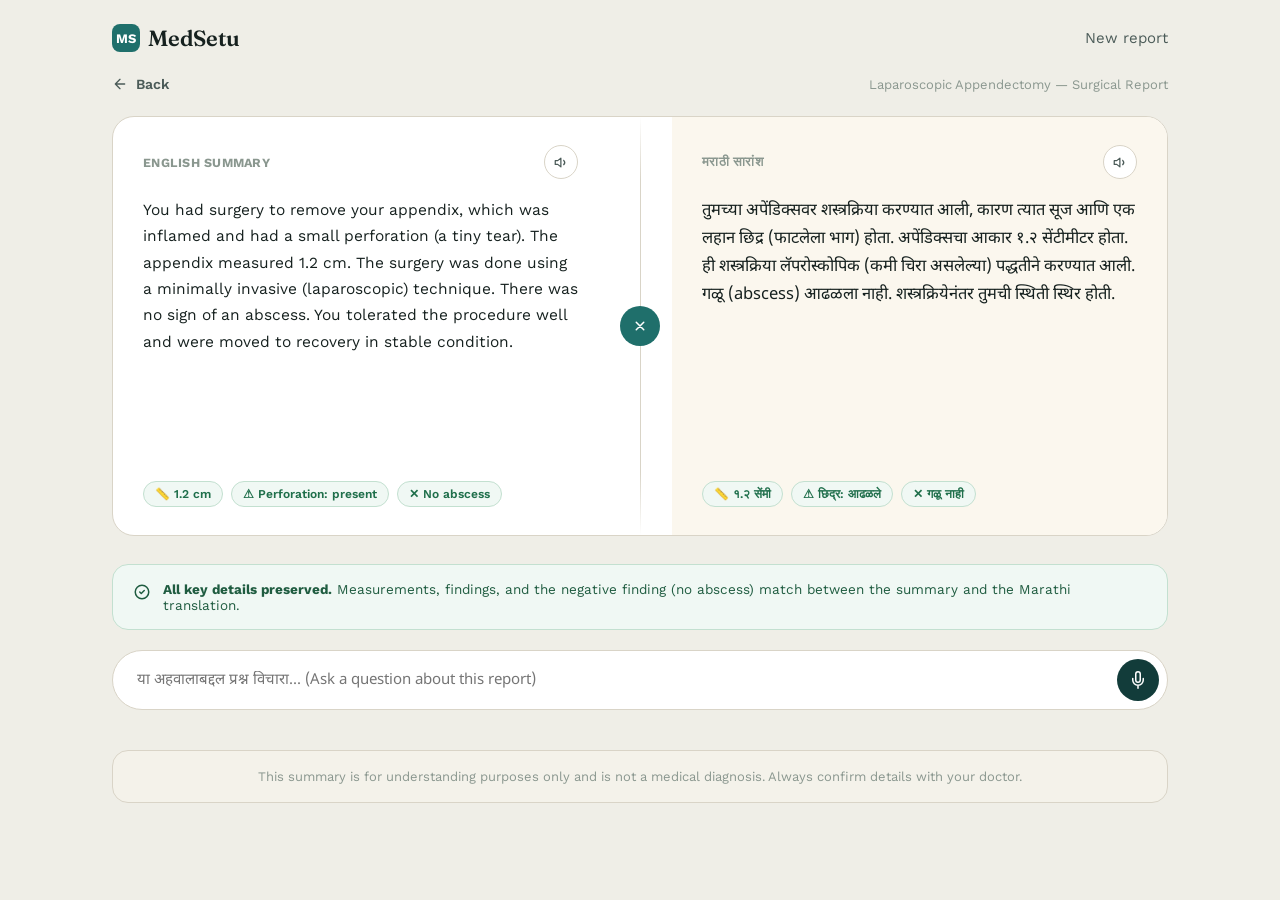
==== frontend/report.html @ e9345171 "updated structure of the project" ====
<!DOCTYPE html>
<html lang="en">
<head>
<meta charset="UTF-8">
<meta name="viewport" content="width=device-width, initial-scale=1.0">
<title>Your report, explained — MedSetu</title>
<link rel="stylesheet" href="css/style.css">
</head>
<body>

<div class="page" style="background: var(--bg-light);">
  <div class="container">
    <nav class="nav">
      <a href="index.html" class="nav-logo"><span class="mark">MS</span> MedSetu</a>
      <div class="nav-links">
        <a href="upload.html">New report</a>
      </div>
    </nav>

    <div class="report-toolbar">
      <a href="upload.html" class="back-link">
        <svg width="16" height="16" viewBox="0 0 24 24" fill="none"><path d="M19 12H5M12 19l-7-7 7-7" stroke="currentColor" stroke-width="2" stroke-linecap="round" stroke-linejoin="round"/></svg>
        Back
      </a>
      <div style="font-size:13px; color:var(--ink-faint);">Laparoscopic Appendectomy — Surgical Report</div>
    </div>

    <div class="bridge-panel">
      <div class="lang-column">
        <div class="lang-header">
          <span class="lang-label">ENGLISH SUMMARY</span>
          <button class="icon-btn" id="playEn" title="Read aloud">
            <svg width="15" height="15" viewBox="0 0 24 24" fill="none"><path d="M11 5L6 9H2v6h4l5 4V5z" stroke="currentColor" stroke-width="2" stroke-linejoin="round"/><path d="M15.5 8.5a5 5 0 010 7" stroke="currentColor" stroke-width="2" stroke-linecap="round"/></svg>
          </button>
        </div>
        <div class="lang-text" id="englishSummary">
          You had surgery to remove your appendix, which was inflamed and had a small perforation (a tiny tear). The appendix measured 1.2 cm. The surgery was done using a minimally invasive (laparoscopic) technique. There was no sign of an abscess. You tolerated the procedure well and were moved to recovery in stable condition.
        </div>
        <div class="tag-row">
          <span class="tag tag-ok">📏 1.2 cm</span>
          <span class="tag tag-ok">⚠ Perforation: present</span>
          <span class="tag tag-ok">✕ No abscess</span>
        </div>
      </div>

      <div class="bridge-divider">
        <div class="bridge-node">
          <svg width="18" height="18" viewBox="0 0 24 24" fill="none"><path d="M7 7l10 10M7 17L17 7" stroke="white" stroke-width="2" stroke-linecap="round"/></svg>
        </div>
      </div>

      <div class="lang-column marathi">
        <div class="lang-header">
          <span class="lang-label">मराठी सारांश</span>
          <button class="icon-btn" id="playMr" title="मोठ्याने वाचा">
            <svg width="15" height="15" viewBox="0 0 24 24" fill="none"><path d="M11 5L6 9H2v6h4l5 4V5z" stroke="currentColor" stroke-width="2" stroke-linejoin="round"/><path d="M15.5 8.5a5 5 0 010 7" stroke="currentColor" stroke-width="2" stroke-linecap="round"/></svg>
          </button>
        </div>
        <div class="lang-text mr" id="marathiSummary">
          तुमच्या अपेंडिक्सवर शस्त्रक्रिया करण्यात आली, कारण त्यात सूज आणि एक लहान छिद्र (फाटलेला भाग) होता. अपेंडिक्सचा आकार १.२ सेंटीमीटर होता. ही शस्त्रक्रिया लॅपरोस्कोपिक (कमी चिरा असलेल्या) पद्धतीने करण्यात आली. गळू (abscess) आढळला नाही. शस्त्रक्रियेनंतर तुमची स्थिती स्थिर होती.
        </div>
        <div class="tag-row">
          <span class="tag tag-ok">📏 १.२ सेंमी</span>
          <span class="tag tag-ok">⚠ छिद्र: आढळले</span>
          <span class="tag tag-ok">✕ गळू नाही</span>
        </div>
      </div>
    </div>

    <div class="preservation-note">
      <svg width="18" height="18" viewBox="0 0 24 24" fill="none" style="flex-shrink:0; margin-top:2px;"><path d="M9 12l2 2 4-4" stroke="#1f5c40" stroke-width="2" stroke-linecap="round" stroke-linejoin="round"/><circle cx="12" cy="12" r="9" stroke="#1f5c40" stroke-width="2"/></svg>
      <div>
        <strong>All key details preserved.</strong> Measurements, findings, and the negative finding (no abscess) match between the summary and the Marathi translation.
      </div>
    </div>

    <div class="ask-bar">
      <input type="text" placeholder="या अहवालाबद्दल प्रश्न विचारा... (Ask a question about this report)">
      <button class="mic-btn" title="Ask by voice">
        <svg width="18" height="18" viewBox="0 0 24 24" fill="none"><path d="M12 1a3 3 0 00-3 3v8a3 3 0 006 0V4a3 3 0 00-3-3z" stroke="white" stroke-width="2"/><path d="M19 10v2a7 7 0 01-14 0v-2M12 19v4" stroke="white" stroke-width="2" stroke-linecap="round"/></svg>
      </button>
    </div>

    <div class="disclaimer-strip">
      This summary is for understanding purposes only and is not a medical diagnosis. Always confirm details with your doctor.
    </div>
  </div>
</div>

<script src="js/main.js"></script>
</body>
</html>
---- frontend/css/style.css ----
@import url('https://fonts.googleapis.com/css2?family=Fraunces:opsz,wght@9..144,400;9..144,500;9..144,600&family=Work+Sans:wght@400;500;600;700&family=Noto+Sans+Devanagari:wght@400;500;600&display=swap');

:root {
  --bg-dark: #10201f;
  --bg-dark-2: #16302e;
  --bg-light: #efeee7;
  --surface: #ffffff;
  --ink: #16211f;
  --ink-soft: #4b5b58;
  --ink-faint: #8a978f;
  --teal: #1f6f6b;
  --teal-deep: #123c3a;
  --marigold: #e8a33d;
  --marigold-soft: #f6d9a6;
  --border: #d9d4c7;
  --border-dark: #2a4442;

  --font-display: "Fraunces", serif;
  --font-body: "Work Sans", sans-serif;
  --font-mr: "Noto Sans Devanagari", sans-serif;

  --radius: 14px;
}

* { box-sizing: border-box; }

html, body {
  margin: 0;
  padding: 0;
  background: var(--bg-light);
  color: var(--ink);
  font-family: var(--font-body);
  -webkit-font-smoothing: antialiased;
}

a { color: inherit; text-decoration: none; }

.container {
  max-width: 1120px;
  margin: 0 auto;
  padding: 0 32px;
}

/* ---------- Nav ---------- */

.nav {
  display: flex;
  align-items: center;
  justify-content: space-between;
  padding: 24px 0;
}

.nav-logo {
  font-family: var(--font-display);
  font-size: 22px;
  font-weight: 600;
  letter-spacing: -0.01em;
  display: flex;
  align-items: center;
  gap: 8px;
}

.nav-logo .mark {
  width: 28px;
  height: 28px;
  border-radius: 8px;
  background: var(--teal);
  display: inline-flex;
  align-items: center;
  justify-content: center;
  color: white;
  font-size: 13px;
  font-family: var(--font-body);
  font-weight: 700;
}

.nav-links {
  display: flex;
  gap: 32px;
  font-size: 15px;
  color: var(--ink-soft);
}

.nav-links a:hover { color: var(--ink); }

.nav.on-dark .nav-links { color: rgba(255,255,255,0.65); }
.nav.on-dark .nav-links a:hover { color: #fff; }
.nav.on-dark .nav-logo { color: #fff; }

/* ---------- Buttons ---------- */

.btn {
  display: inline-flex;
  align-items: center;
  justify-content: center;
  gap: 8px;
  padding: 13px 26px;
  border-radius: 999px;
  font-family: var(--font-body);
  font-weight: 600;
  font-size: 15px;
  border: none;
  cursor: pointer;
  transition: transform 0.15s ease, opacity 0.15s ease;
}

.btn:active { transform: scale(0.97); }

.btn-primary {
  background: var(--marigold);
  color: #201302;
}
.btn-primary:hover { opacity: 0.92; }

.btn-outline {
  background: transparent;
  border: 1.5px solid rgba(255,255,255,0.3);
  color: #fff;
}
.btn-outline:hover { border-color: rgba(255,255,255,0.6); }

.btn-dark {
  background: var(--teal-deep);
  color: #fff;
}
.btn-dark:hover { background: var(--teal); }

.btn-ghost {
  background: transparent;
  color: var(--ink-soft);
  border: 1.5px solid var(--border);
}
.btn-ghost:hover { border-color: var(--ink-soft); color: var(--ink); }

/* ---------- Hero (landing page) ---------- */

.hero-section {
  background: radial-gradient(120% 140% at 15% 0%, var(--bg-dark-2) 0%, var(--bg-dark) 55%);
  color: #fff;
  min-height: 100vh;
  padding-bottom: 60px;
}

.hero-grid {
  display: grid;
  grid-template-columns: 1.05fr 0.95fr;
  gap: 48px;
  align-items: center;
  padding-top: 64px;
}

.eyebrow-tag {
  display: inline-flex;
  align-items: center;
  gap: 8px;
  font-size: 13px;
  color: var(--marigold-soft);
  background: rgba(232, 163, 61, 0.12);
  border: 1px solid rgba(232, 163, 61, 0.3);
  padding: 6px 14px;
  border-radius: 999px;
  margin-bottom: 24px;
}

.hero-headline {
  font-family: var(--font-display);
  font-size: 52px;
  line-height: 1.08;
  font-weight: 500;
  letter-spacing: -0.01em;
  margin: 0 0 20px;
}

.hero-headline .mr-word {
  font-family: var(--font-mr);
  font-style: normal;
}

.hero-sub {
  font-size: 17px;
  line-height: 1.6;
  color: rgba(255,255,255,0.65);
  max-width: 440px;
  margin-bottom: 36px;
}

.hero-actions {
  display: flex;
  gap: 14px;
}

/* Bridge illustration */

.bridge-art {
  position: relative;
  height: 420px;
  display: flex;
  align-items: center;
  justify-content: center;
}

.bridge-svg { width: 100%; height: auto; max-width: 460px; }

.hero-disclaimer {
  margin-top: 64px;
  padding-top: 24px;
  border-top: 1px solid rgba(255,255,255,0.12);
  font-size: 13px;
  color: rgba(255,255,255,0.4);
  max-width: 640px;
}

/* ---------- Light page shell (upload / report pages) ---------- */

.page {
  min-height: 100vh;
}

.page-header {
  padding: 8px 0 32px;
}

.page-title {
  font-family: var(--font-display);
  font-size: 34px;
  font-weight: 500;
  margin: 0 0 8px;
}

.page-sub {
  color: var(--ink-soft);
  font-size: 15px;
  max-width: 520px;
  line-height: 1.55;
}

/* ---------- Upload page ---------- */

.upload-panel {
  display: grid;
  grid-template-columns: 1.3fr 0.9fr;
  gap: 28px;
  margin-top: 8px;
}

.dropzone {
  background: var(--surface);
  border: 2px dashed var(--border);
  border-radius: 20px;
  padding: 56px 32px;
  text-align: center;
  cursor: pointer;
  transition: border-color 0.15s ease, background 0.15s ease;
}

.dropzone:hover, .dropzone.drag-over {
  border-color: var(--teal);
  background: #fbfaf6;
}

.dropzone-icon {
  width: 56px;
  height: 56px;
  border-radius: 16px;
  background: var(--teal);
  color: #fff;
  display: flex;
  align-items: center;
  justify-content: center;
  margin: 0 auto 20px;
}

.dropzone-title {
  font-size: 17px;
  font-weight: 600;
  margin-bottom: 6px;
}

.dropzone-hint {
  font-size: 14px;
  color: var(--ink-faint);
}

.dropzone input[type="file"] { display: none; }

.divider-or {
  display: flex;
  align-items: center;
  gap: 14px;
  margin: 22px 0;
  color: var(--ink-faint);
  font-size: 13px;
}
.divider-or::before, .divider-or::after {
  content: "";
  flex: 1;
  height: 1px;
  background: var(--border);
}

.paste-box textarea {
  width: 100%;
  min-height: 120px;
  border-radius: 14px;
  border: 1px solid var(--border);
  padding: 16px;
  font-family: var(--font-body);
  font-size: 14px;
  resize: vertical;
  background: var(--surface);
}

.paste-box textarea:focus {
  outline: none;
  border-color: var(--teal);
}

.side-card {
  background: var(--surface);
  border: 1px solid var(--border);
  border-radius: 20px;
  padding: 24px;
}

.side-card + .side-card { margin-top: 20px; }

.side-card h3 {
  font-size: 15px;
  margin: 0 0 6px;
}

.side-card p {
  font-size: 13.5px;
  color: var(--ink-soft);
  line-height: 1.5;
  margin: 0 0 14px;
}

.sample-link {
  font-size: 14px;
  font-weight: 600;
  color: var(--teal);
  display: inline-flex;
  align-items: center;
  gap: 6px;
}

.lang-note {
  display: flex;
  align-items: center;
  gap: 10px;
  font-size: 13.5px;
  color: var(--ink-soft);
}

.lang-note .chip {
  font-size: 12px;
  background: var(--marigold-soft);
  color: #6a4308;
  padding: 4px 10px;
  border-radius: 999px;
  font-weight: 600;
}

/* ---------- Report / Translate page ---------- */

.report-toolbar {
  display: flex;
  align-items: center;
  justify-content: space-between;
  margin-bottom: 24px;
}

.back-link {
  display: inline-flex;
  align-items: center;
  gap: 8px;
  font-size: 14px;
  color: var(--ink-soft);
  font-weight: 600;
}

.bridge-panel {
  display: grid;
  grid-template-columns: 1fr 64px 1fr;
  gap: 0;
  align-items: stretch;
  background: var(--surface);
  border: 1px solid var(--border);
  border-radius: 22px;
  overflow: hidden;
  min-height: 420px;
}

.lang-column {
  padding: 28px 30px;
  display: flex;
  flex-direction: column;
}

.lang-column.marathi { background: #fbf7ee; }

.lang-header {
  display: flex;
  align-items: center;
  justify-content: space-between;
  margin-bottom: 18px;
}

.lang-label {
  font-size: 12.5px;
  font-weight: 700;
  letter-spacing: 0.02em;
  color: var(--ink-faint);
}

.icon-btn {
  width: 34px;
  height: 34px;
  border-radius: 999px;
  border: 1px solid var(--border);
  background: #fff;
  display: inline-flex;
  align-items: center;
  justify-content: center;
  cursor: pointer;
  color: var(--ink-soft);
  transition: background 0.15s ease, color 0.15s ease;
}
.icon-btn:hover { background: var(--teal); color: #fff; border-color: var(--teal); }

.lang-text {
  font-size: 15.5px;
  line-height: 1.7;
  color: var(--ink);
  flex: 1;
}

.lang-text.mr {
  font-family: var(--font-mr);
  font-size: 16.5px;
}

.bridge-divider {
  position: relative;
  display: flex;
  align-items: center;
  justify-content: center;
  background: linear-gradient(180deg, transparent, var(--border) 15%, var(--border) 85%, transparent);
  background-size: 1px 100%;
  background-repeat: no-repeat;
  background-position: center;
}

.bridge-node {
  width: 40px;
  height: 40px;
  border-radius: 999px;
  background: var(--teal);
  color: #fff;
  display: flex;
  align-items: center;
  justify-content: center;
  z-index: 1;
}

.tag-row {
  display: flex;
  flex-wrap: wrap;
  gap: 8px;
  margin-top: 20px;
}

.tag {
  font-size: 12px;
  font-weight: 600;
  padding: 5px 11px;
  border-radius: 999px;
  border: 1px solid var(--border);
  color: var(--ink-soft);
  display: inline-flex;
  align-items: center;
  gap: 5px;
}

.tag.tag-ok { color: #1f6f4b; border-color: #c3e0d0; background: #f0f8f4; }
.tag.tag-warn { color: #a15a1f; border-color: #f0d3ad; background: #fdf3e6; }

.preservation-note {
  margin-top: 28px;
  padding: 16px 20px;
  border-radius: 16px;
  background: #f0f8f4;
  border: 1px solid #c3e0d0;
  font-size: 13.5px;
  color: #1f5c40;
  display: flex;
  gap: 12px;
  align-items: flex-start;
}

/* Ask a question bar */

.ask-bar {
  margin-top: 20px;
  display: flex;
  align-items: center;
  gap: 10px;
  background: var(--surface);
  border: 1px solid var(--border);
  border-radius: 999px;
  padding: 8px 8px 8px 22px;
}

.ask-bar input {
  flex: 1;
  border: none;
  outline: none;
  font-family: var(--font-mr), var(--font-body);
  font-size: 15px;
  background: transparent;
}

.ask-bar .mic-btn {
  width: 42px;
  height: 42px;
  border-radius: 999px;
  background: var(--teal-deep);
  color: #fff;
  border: none;
  display: inline-flex;
  align-items: center;
  justify-content: center;
  cursor: pointer;
}
.ask-bar .mic-btn:hover { background: var(--teal); }

.disclaimer-strip {
  margin-top: 40px;
  padding: 18px 22px;
  border-radius: 16px;
  background: #f4f2ea;
  border: 1px solid var(--border);
  font-size: 13px;
  color: var(--ink-faint);
  text-align: center;
}

footer.site-footer {
  padding: 40px 0 60px;
  text-align: center;
  color: var(--ink-faint);
  font-size: 13px;
}

@media (max-width: 860px) {
  .hero-grid { grid-template-columns: 1fr; }
  .bridge-art { height: 280px; order: -1; }
  .hero-headline { font-size: 38px; }
  .upload-panel { grid-template-columns: 1fr; }
  .bridge-panel { grid-template-columns: 1fr; }
  .bridge-divider { flex-direction: row; height: 64px; background: linear-gradient(90deg, transparent, var(--border) 15%, var(--border) 85%, transparent); background-size: 100% 1px; background-position: center; }
}
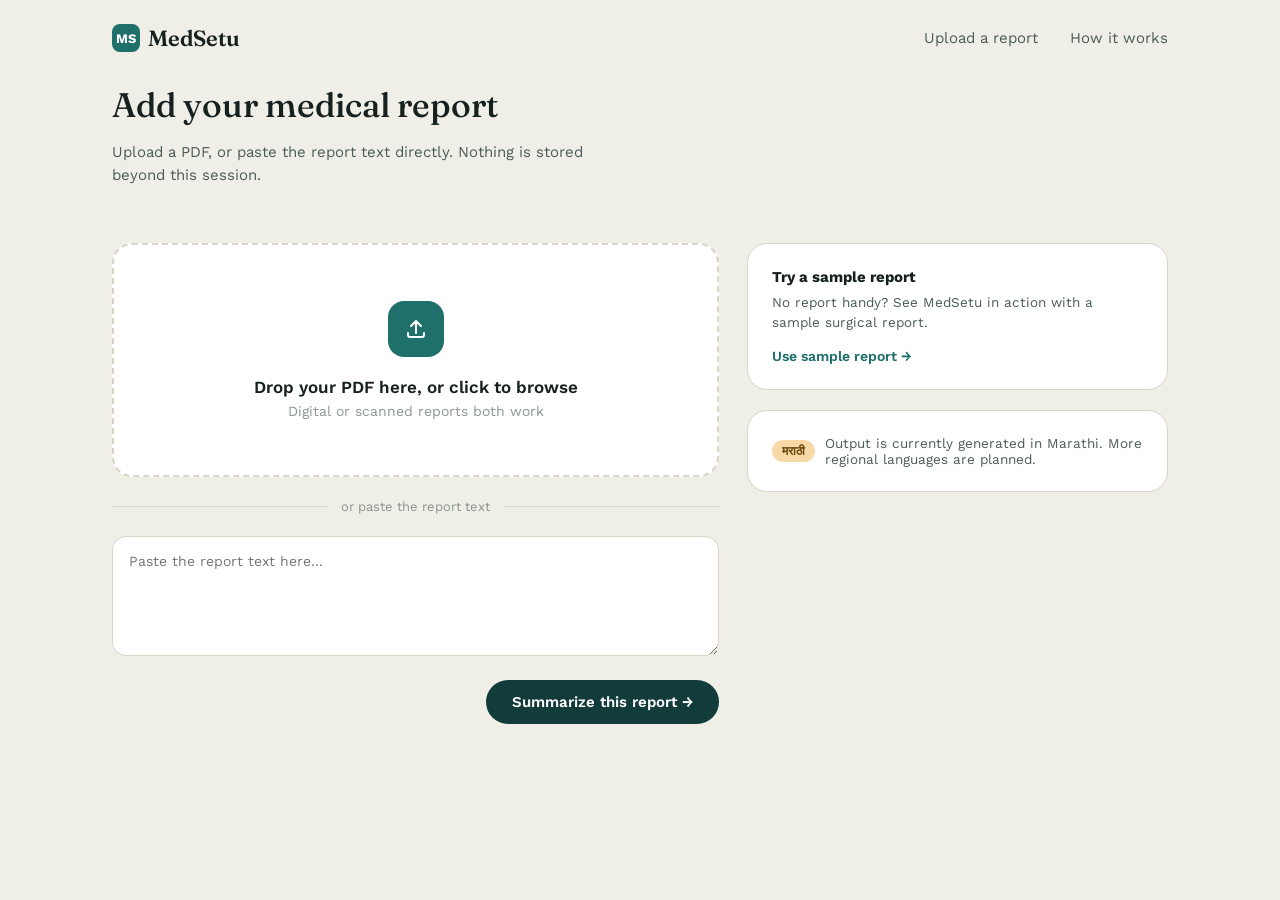
==== commit b03f4095: "frontend and backend connect" ====
--- a/frontend/report.html
+++ b/frontend/report.html
@@ -7,86 +7,53 @@
 <link rel="stylesheet" href="css/style.css">
 </head>
 <body>
-
 <div class="page" style="background: var(--bg-light);">
   <div class="container">
     <nav class="nav">
       <a href="index.html" class="nav-logo"><span class="mark">MS</span> MedSetu</a>
-      <div class="nav-links">
-        <a href="upload.html">New report</a>
-      </div>
+      <div class="nav-links"><a href="upload.html">New report</a></div>
     </nav>
 
     <div class="report-toolbar">
-      <a href="upload.html" class="back-link">
-        <svg width="16" height="16" viewBox="0 0 24 24" fill="none"><path d="M19 12H5M12 19l-7-7 7-7" stroke="currentColor" stroke-width="2" stroke-linecap="round" stroke-linejoin="round"/></svg>
-        Back
-      </a>
-      <div style="font-size:13px; color:var(--ink-faint);">Laparoscopic Appendectomy — Surgical Report</div>
+      <a href="upload.html" class="back-link">← Back</a>
+      <div id="statusText" style="font-size:13px; color:var(--ink-faint);">Starting…</div>
     </div>
+
+    <div id="errorBox" class="error-box" style="display:none;"></div>
 
     <div class="bridge-panel">
       <div class="lang-column">
         <div class="lang-header">
           <span class="lang-label">ENGLISH SUMMARY</span>
-          <button class="icon-btn" id="playEn" title="Read aloud">
-            <svg width="15" height="15" viewBox="0 0 24 24" fill="none"><path d="M11 5L6 9H2v6h4l5 4V5z" stroke="currentColor" stroke-width="2" stroke-linejoin="round"/><path d="M15.5 8.5a5 5 0 010 7" stroke="currentColor" stroke-width="2" stroke-linecap="round"/></svg>
-          </button>
+          <button class="icon-btn" id="playEn" title="Read aloud">🔊</button>
         </div>
-        <div class="lang-text" id="englishSummary">
-          You had surgery to remove your appendix, which was inflamed and had a small perforation (a tiny tear). The appendix measured 1.2 cm. The surgery was done using a minimally invasive (laparoscopic) technique. There was no sign of an abscess. You tolerated the procedure well and were moved to recovery in stable condition.
-        </div>
-        <div class="tag-row">
-          <span class="tag tag-ok">📏 1.2 cm</span>
-          <span class="tag tag-ok">⚠ Perforation: present</span>
-          <span class="tag tag-ok">✕ No abscess</span>
-        </div>
+        <div class="lang-text" id="englishSummary"><span class="spinner"></span> Working on it…</div>
+        <div class="tag-row" id="englishTags"></div>
       </div>
 
-      <div class="bridge-divider">
-        <div class="bridge-node">
-          <svg width="18" height="18" viewBox="0 0 24 24" fill="none"><path d="M7 7l10 10M7 17L17 7" stroke="white" stroke-width="2" stroke-linecap="round"/></svg>
-        </div>
-      </div>
+      <div class="bridge-divider"><div class="bridge-node">⇄</div></div>
 
       <div class="lang-column marathi">
         <div class="lang-header">
           <span class="lang-label">मराठी सारांश</span>
-          <button class="icon-btn" id="playMr" title="मोठ्याने वाचा">
-            <svg width="15" height="15" viewBox="0 0 24 24" fill="none"><path d="M11 5L6 9H2v6h4l5 4V5z" stroke="currentColor" stroke-width="2" stroke-linejoin="round"/><path d="M15.5 8.5a5 5 0 010 7" stroke="currentColor" stroke-width="2" stroke-linecap="round"/></svg>
-          </button>
+          <button class="icon-btn" id="playMr" title="मोठ्याने वाचा">🔊</button>
         </div>
-        <div class="lang-text mr" id="marathiSummary">
-          तुमच्या अपेंडिक्सवर शस्त्रक्रिया करण्यात आली, कारण त्यात सूज आणि एक लहान छिद्र (फाटलेला भाग) होता. अपेंडिक्सचा आकार १.२ सेंटीमीटर होता. ही शस्त्रक्रिया लॅपरोस्कोपिक (कमी चिरा असलेल्या) पद्धतीने करण्यात आली. गळू (abscess) आढळला नाही. शस्त्रक्रियेनंतर तुमची स्थिती स्थिर होती.
-        </div>
-        <div class="tag-row">
-          <span class="tag tag-ok">📏 १.२ सेंमी</span>
-          <span class="tag tag-ok">⚠ छिद्र: आढळले</span>
-          <span class="tag tag-ok">✕ गळू नाही</span>
-        </div>
+        <div class="lang-text mr" id="marathiSummary"></div>
       </div>
     </div>
 
-    <div class="preservation-note">
-      <svg width="18" height="18" viewBox="0 0 24 24" fill="none" style="flex-shrink:0; margin-top:2px;"><path d="M9 12l2 2 4-4" stroke="#1f5c40" stroke-width="2" stroke-linecap="round" stroke-linejoin="round"/><circle cx="12" cy="12" r="9" stroke="#1f5c40" stroke-width="2"/></svg>
-      <div>
-        <strong>All key details preserved.</strong> Measurements, findings, and the negative finding (no abscess) match between the summary and the Marathi translation.
-      </div>
-    </div>
+    <div class="preservation-note" id="checkBox" style="display:none;"></div>
 
     <div class="ask-bar">
-      <input type="text" placeholder="या अहवालाबद्दल प्रश्न विचारा... (Ask a question about this report)">
-      <button class="mic-btn" title="Ask by voice">
-        <svg width="18" height="18" viewBox="0 0 24 24" fill="none"><path d="M12 1a3 3 0 00-3 3v8a3 3 0 006 0V4a3 3 0 00-3-3z" stroke="white" stroke-width="2"/><path d="M19 10v2a7 7 0 01-14 0v-2M12 19v4" stroke="white" stroke-width="2" stroke-linecap="round"/></svg>
-      </button>
+      <input type="text" id="askInput" placeholder="या अहवालाबद्दल प्रश्न विचारा... (Ask about this report, press Enter)">
     </div>
+    <div class="answer-box" id="answerBox" style="display:none;"></div>
 
     <div class="disclaimer-strip">
-      This summary is for understanding purposes only and is not a medical diagnosis. Always confirm details with your doctor.
+      This summary is for understanding only and is not a medical diagnosis. Always confirm details with your doctor.
     </div>
   </div>
 </div>
-
 <script src="js/main.js"></script>
 </body>
 </html>
--- a/frontend/css/style.css
+++ b/frontend/css/style.css
@@ -561,3 +561,10 @@
   .bridge-panel { grid-template-columns: 1fr; }
   .bridge-divider { flex-direction: row; height: 64px; background: linear-gradient(90deg, transparent, var(--border) 15%, var(--border) 85%, transparent); background-size: 100% 1px; background-position: center; }
 }
+
+/* ---- Backend-connected states ---- */
+.spinner { display:inline-block; width:14px; height:14px; border:2px solid var(--border); border-top-color:var(--teal); border-radius:50%; animation:spin 0.8s linear infinite; vertical-align:-2px; margin-right:6px; }
+@keyframes spin { to { transform: rotate(360deg); } }
+.error-box { padding:14px 18px; border-radius:14px; background:#fdf0ee; border:1px solid #f0c9c2; color:#8a2c1f; font-size:14px; margin-bottom:16px; }
+.preservation-note.warn { background:#fdf3e6; border-color:#f0d3ad; color:#7a4a12; }
+.answer-box { margin-top:14px; padding:16px 20px; background:var(--surface); border:1px solid var(--border); border-radius:16px; font-family:var(--font-mr), var(--font-body); font-size:15px; line-height:1.65; white-space:pre-wrap; }
